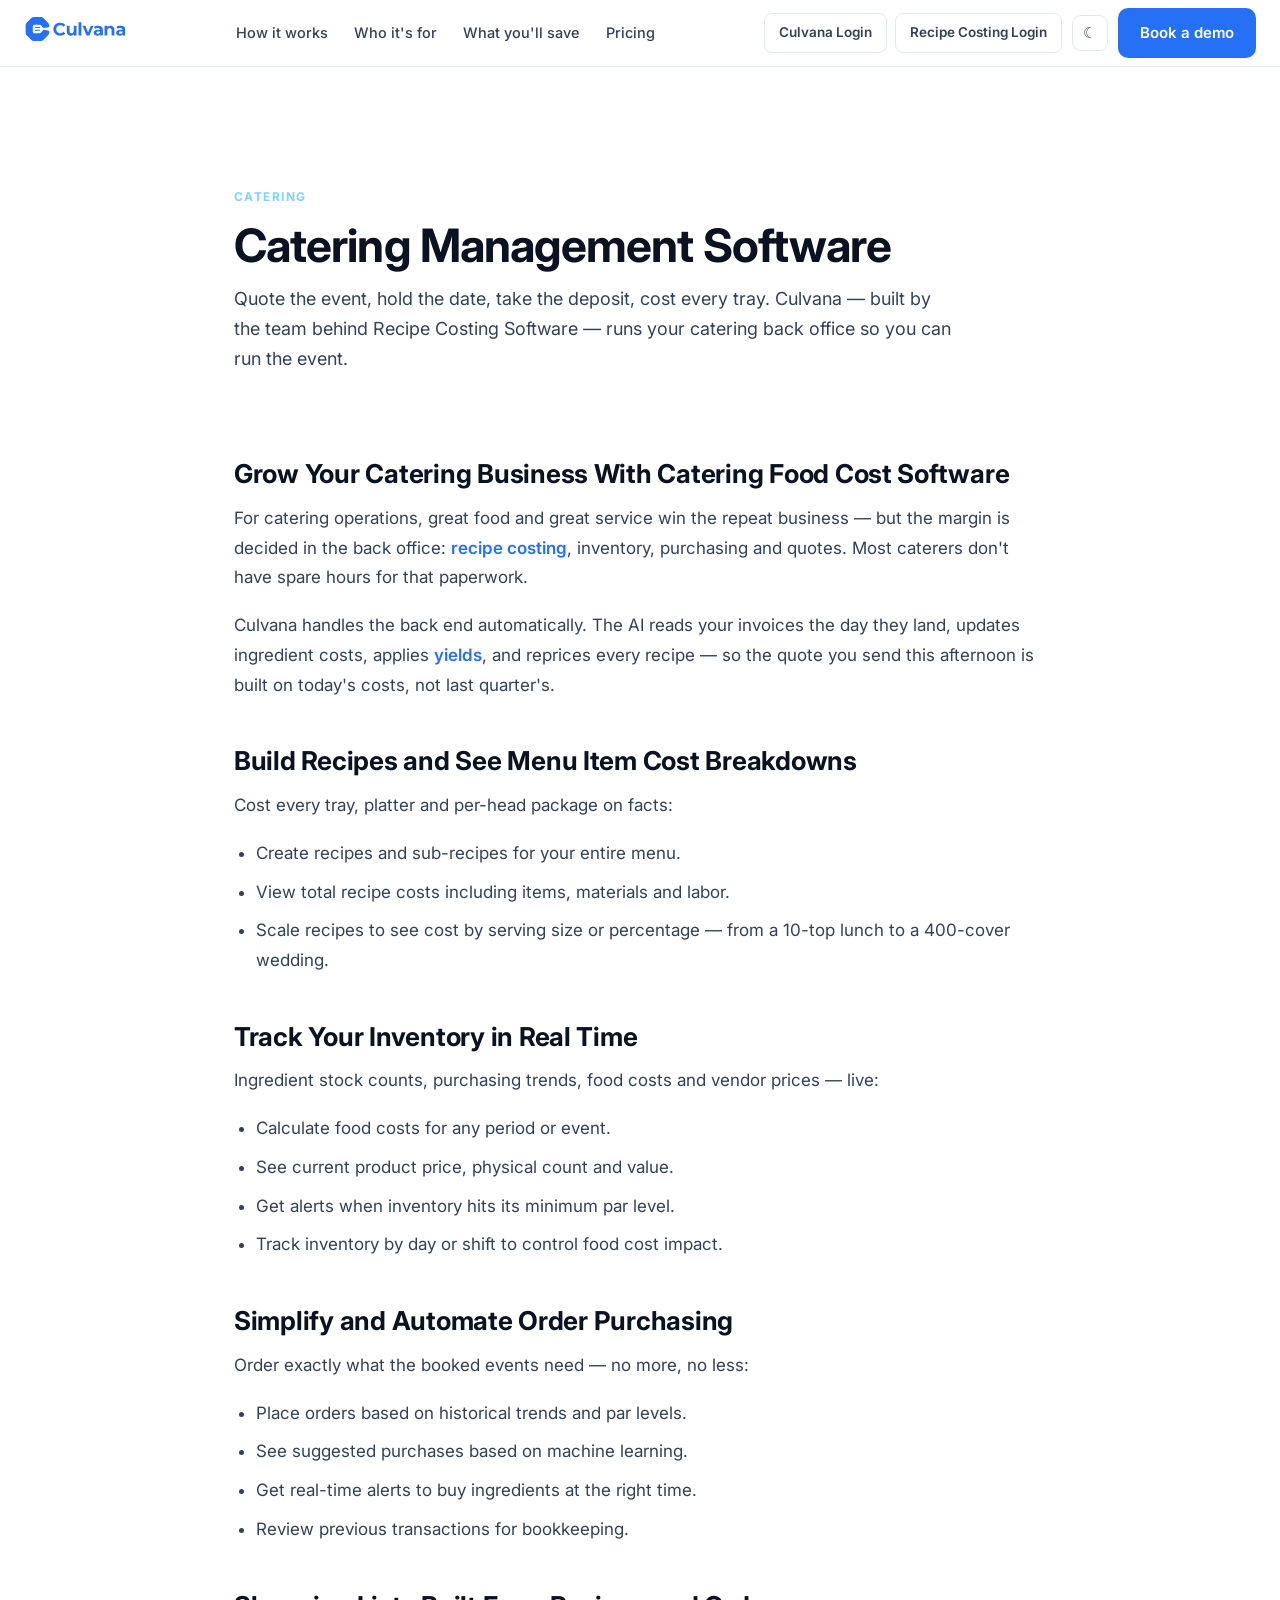
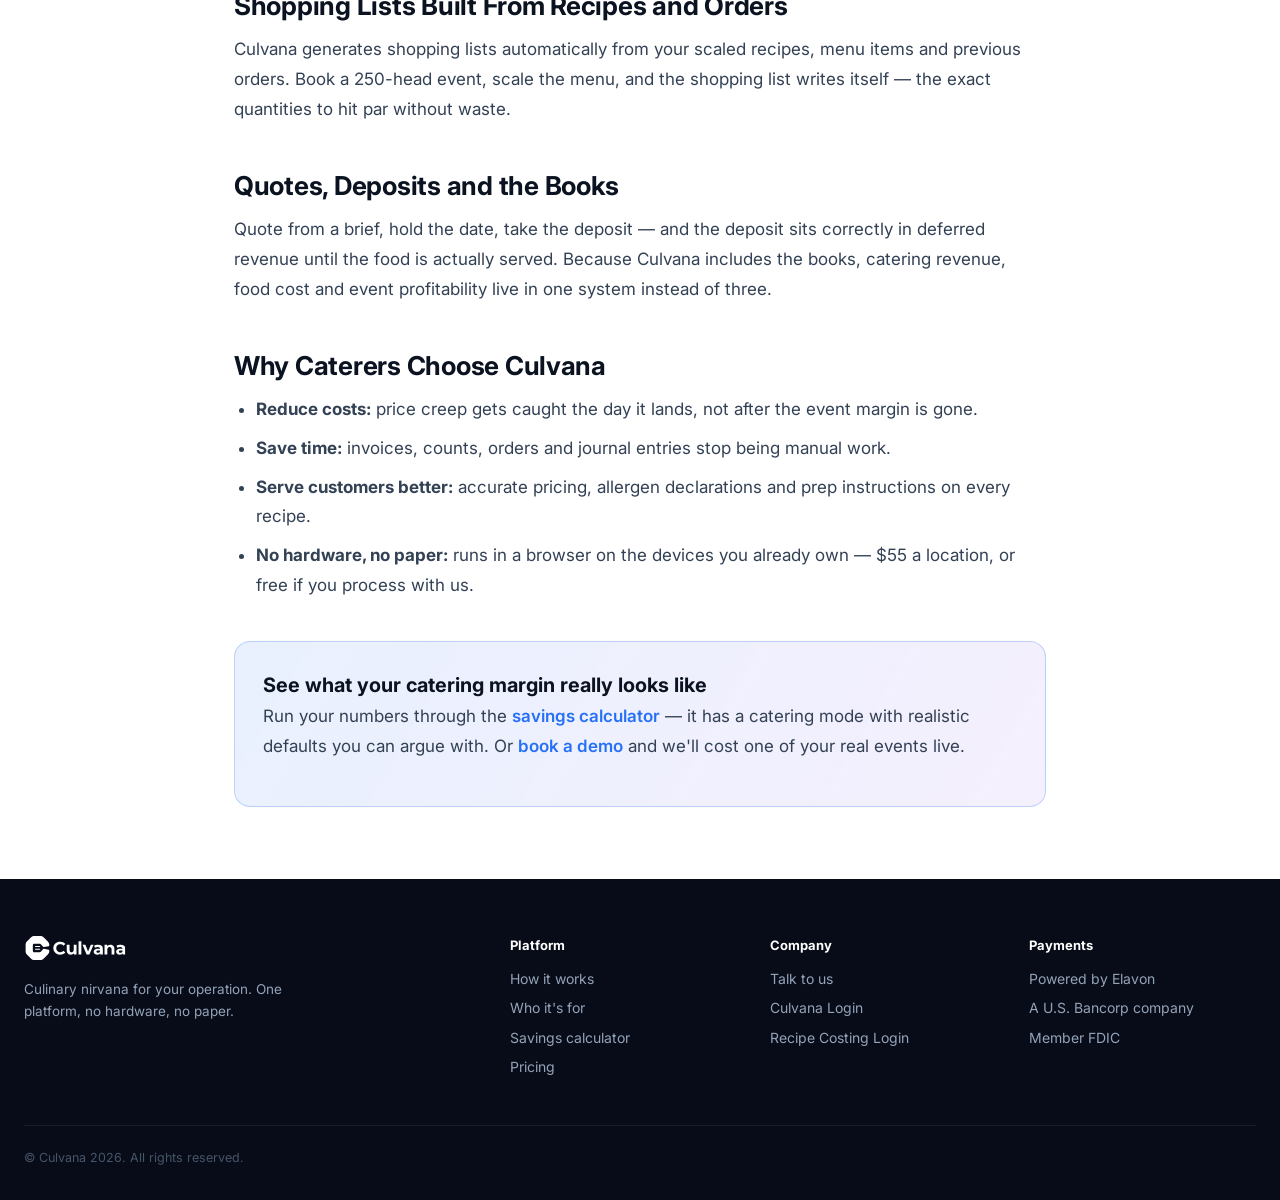
==== catering-management-software/index.html @ d6cd1585 "Add initial HTML structure for catering management software" ====
<!doctype html>
<html lang="en">
<head>
<meta charset="utf-8">
<meta name="viewport" content="width=device-width,initial-scale=1">
<title>Catering Management Software | Culvana</title>
<meta name="description" content="Grow your catering business with catering management software: recipe costing, real-time inventory, automated purchasing, shopping lists and quotes — one platform, no hardware.">
<link rel="icon" href="/culvana-mark.svg">
<link rel="stylesheet" href="https://fonts.googleapis.com/css2?family=Inter:wght@400;500;600;700&display=swap">
<meta property="og:type" content="website">
<meta property="og:site_name" content="Culvana">
<meta property="og:title" content="Catering Management Software">
<meta property="og:description" content="Recipe costing, real-time inventory, automated purchasing and quotes for catering businesses — one platform, no hardware.">
<meta property="og:url" content="https://culvana.ai/catering-management-software/">
<link rel="canonical" href="https://culvana.ai/catering-management-software/">
<meta name="theme-color" content="#2670F6" media="(prefers-color-scheme: light)">
<meta name="theme-color" content="#080D16" media="(prefers-color-scheme: dark)">
<script type="application/ld+json">
{
  "@context":"https://schema.org",
  "@type":"SoftwareApplication",
  "name":"Culvana for Catering",
  "applicationCategory":"BusinessApplication",
  "operatingSystem":"Web",
  "description":"Catering management software: recipe costing, inventory, purchasing, shopping lists, quotes and deposits for catering businesses.",
  "offers":{"@type":"Offer","price":"55","priceCurrency":"USD","description":"Per location per month. Waived above $20,000/mo in card volume."},
  "publisher":{"@type":"Organization","name":"Culvana","url":"https://culvana.ai"}
}
</script>
<link rel="stylesheet" href="/style.css">
<script>
(function(){
  var saved = null;
  try { saved = localStorage.getItem('cv-theme'); } catch(e){}
  var sysDark = window.matchMedia && window.matchMedia('(prefers-color-scheme: dark)').matches;
  document.documentElement.setAttribute('data-theme', saved || (sysDark ? 'dark' : 'light'));
})();
</script>
<style>
.article-wrap{max-width:860px;margin:0 auto;padding:0 24px}
.article-hero{padding:120px 0 24px}
.article-hero h1{font-size:clamp(30px,4.5vw,46px);line-height:1.13;letter-spacing:-.02em;margin:14px 0 12px}
.article-hero .lead2{font-size:18px;line-height:1.65;color:var(--ink-soft);max-width:720px}
.article-body{padding:16px 0 72px;font-size:17px;line-height:1.75;color:var(--ink-soft)}
.article-body h2{font-size:26px;letter-spacing:-.01em;margin:46px 0 14px;color:var(--ink)}
.article-body p{margin:0 0 18px}
.article-body ul{margin:0 0 18px;padding-left:22px}
.article-body li{margin-bottom:9px}
.article-body a{color:var(--brand);font-weight:600;text-decoration:none}
.article-body a:hover{text-decoration:underline}
.article-cta{background:linear-gradient(120deg,rgba(38,112,246,.10),rgba(124,58,237,.08));border:1px solid rgba(38,112,246,.25);border-radius:16px;padding:26px 28px;margin:40px 0 0}
.article-cta h3{margin-top:0;color:var(--ink)}
</style>
</head>
<body>
<a class="skip" href="#main">Skip to content</a>

<nav>
  <div class="wrap">
    <a href="/"><img src="/culvana-lockup.svg" alt="Culvana" height="26" class="logo-img"></a>
    <div class="links" id="navlinks">
      <a href="/#how">How it works</a>
      <a href="/#who">Who it's for</a>
      <a href="/savings.html">What you'll save</a>
      <a href="/#pricing">Pricing</a>
      <a href="https://app.culvana.ai" class="navlogin-mobile">Culvana Login</a>
      <a href="https://shared.recipe-costing.net/" class="navlogin-mobile">Recipe Costing Login</a>
    </div>
    <div style="display:flex;gap:10px;align-items:center">
      <div class="nav-logins">
        <a href="https://app.culvana.ai" class="nav-login">Culvana Login</a>
        <a href="https://shared.recipe-costing.net/" class="nav-login">Recipe Costing Login</a>
      </div>
      <button id="burger" class="burger" type="button" aria-label="Menu" aria-expanded="false" aria-controls="navlinks">☰</button>
      <button id="themeBtn" class="theme-btn" type="button"></button>
      <a class="btn btn-p" href="/#talk">Book a demo</a>
    </div>
  </div>
</nav>

<main id="main">
<header class="article-hero">
  <div class="article-wrap">
    <div class="eyebrow" style="color:#7DD3FC">Catering</div>
    <h1>Catering Management Software</h1>
    <p class="lead2">Quote the event, hold the date, take the deposit, cost every tray. Culvana — built by the team behind Recipe Costing Software — runs your catering back office so you can run the event.</p>
  </div>
</header>

<article class="article-body">
  <div class="article-wrap">
    <h2>Grow Your Catering Business With Catering Food Cost Software</h2>
    <p>For catering operations, great food and great service win the repeat business — but the margin is decided in the back office: <a href="/recipe-costing/">recipe costing</a>, inventory, purchasing and quotes. Most caterers don't have spare hours for that paperwork.</p>
    <p>Culvana handles the back end automatically. The AI reads your invoices the day they land, updates ingredient costs, applies <a href="/blog/what-is-yield-and-how-to-calculate-it/">yields</a>, and reprices every recipe — so the quote you send this afternoon is built on today's costs, not last quarter's.</p>

    <h2>Build Recipes and See Menu Item Cost Breakdowns</h2>
    <p>Cost every tray, platter and per-head package on facts:</p>
    <ul>
      <li>Create recipes and sub-recipes for your entire menu.</li>
      <li>View total recipe costs including items, materials and labor.</li>
      <li>Scale recipes to see cost by serving size or percentage — from a 10-top lunch to a 400-cover wedding.</li>
    </ul>

    <h2>Track Your Inventory in Real Time</h2>
    <p>Ingredient stock counts, purchasing trends, food costs and vendor prices — live:</p>
    <ul>
      <li>Calculate food costs for any period or event.</li>
      <li>See current product price, physical count and value.</li>
      <li>Get alerts when inventory hits its minimum par level.</li>
      <li>Track inventory by day or shift to control food cost impact.</li>
    </ul>

    <h2>Simplify and Automate Order Purchasing</h2>
    <p>Order exactly what the booked events need — no more, no less:</p>
    <ul>
      <li>Place orders based on historical trends and par levels.</li>
      <li>See suggested purchases based on machine learning.</li>
      <li>Get real-time alerts to buy ingredients at the right time.</li>
      <li>Review previous transactions for bookkeeping.</li>
    </ul>

    <h2>Shopping Lists Built From Recipes and Orders</h2>
    <p>Culvana generates shopping lists automatically from your scaled recipes, menu items and previous orders. Book a 250-head event, scale the menu, and the shopping list writes itself — the exact quantities to hit par without waste.</p>

    <h2>Quotes, Deposits and the Books</h2>
    <p>Quote from a brief, hold the date, take the deposit — and the deposit sits correctly in deferred revenue until the food is actually served. Because Culvana includes the books, catering revenue, food cost and event profitability live in one system instead of three.</p>

    <h2>Why Caterers Choose Culvana</h2>
    <ul>
      <li><strong>Reduce costs:</strong> price creep gets caught the day it lands, not after the event margin is gone.</li>
      <li><strong>Save time:</strong> invoices, counts, orders and journal entries stop being manual work.</li>
      <li><strong>Serve customers better:</strong> accurate pricing, allergen declarations and prep instructions on every recipe.</li>
      <li><strong>No hardware, no paper:</strong> runs in a browser on the devices you already own — $55 a location, or free if you process with us.</li>
    </ul>

    <div class="article-cta">
      <h3>See what your catering margin really looks like</h3>
      <p>Run your numbers through the <a href="/savings.html">savings calculator</a> — it has a catering mode with realistic defaults you can argue with. Or <a href="/#talk">book a demo</a> and we'll cost one of your real events live.</p>
    </div>
  </div>
</article>
</main>

<footer>
  <div class="wrap">
    <div class="cols">
      <div>
        <img src="/culvana-lockup.svg" alt="Culvana" height="26" style="filter:brightness(0) invert(1);margin-bottom:12px">
        <p style="font-size:13.5px;max-width:280px">Culinary nirvana for your operation. One platform, no hardware, no paper.</p>
      </div>
      <div><h4>Platform</h4><ul>
        <li><a href="/#how">How it works</a></li>
        <li><a href="/#who">Who it's for</a></li>
        <li><a href="/savings.html">Savings calculator</a></li>
        <li><a href="/#pricing">Pricing</a></li>
      </ul></div>
      <div><h4>Company</h4><ul>
        <li><a href="/#talk">Talk to us</a></li>
        <li><a href="https://app.culvana.ai">Culvana Login</a></li>
        <li><a href="https://shared.recipe-costing.net/">Recipe Costing Login</a></li>
      </ul></div>
      <div><h4>Payments</h4><ul>
        <li>Powered by Elavon</li>
        <li>A U.S. Bancorp company</li>
        <li>Member FDIC</li>
      </ul></div>
    </div>
    <div class="base">&copy; Culvana <span id="yr"></span>. All rights reserved.</div>
  </div>
</footer>

<script>
document.getElementById('yr').textContent = new Date().getFullYear();
(function(){
  var btn = document.getElementById('themeBtn');
  if (!btn) return;
  var paint = function(){
    var dark = document.documentElement.getAttribute('data-theme') === 'dark';
    btn.textContent = dark ? '☀' : '☾';
    btn.setAttribute('aria-label', dark ? 'Switch to light mode' : 'Switch to dark mode');
  };
  paint();
  btn.addEventListener('click', function(){
    var next = document.documentElement.getAttribute('data-theme') === 'dark' ? 'light' : 'dark';
    document.documentElement.setAttribute('data-theme', next);
    try { localStorage.setItem('cv-theme', next); } catch(e){}
    paint();
  });
})();
(function(){
  var b = document.getElementById('burger'), l = document.getElementById('navlinks');
  if (!b || !l) return;
  b.addEventListener('click', function(){
    var open = l.classList.toggle('open');
    b.setAttribute('aria-expanded', open ? 'true' : 'false');
    b.textContent = open ? '✕' : '☰';
  });
  l.querySelectorAll('a').forEach(function(a){
    a.addEventListener('click', function(){ l.classList.remove('open'); b.setAttribute('aria-expanded','false'); b.textContent='☰'; });
  });
})();
</script>
</body>
</html>
---- style.css ----
/* Culvana , the marketing site.
   No framework, no build step. It's a marketing site; it should load in under a second on a phone in a
   restaurant's back office with two bars of signal. Every dependency is a tax on that. */
/* LIGHT AND DARK.
   Every colour on this site is a variable, so the theme is one attribute on <html> rather than a second
   stylesheet that drifts out of sync with the first. The brand blue does not change: a logo that shifts hue
   between themes is a logo nobody trusts. */
:root{
  --brand:#2670F6; --brand-dark:#1D4ED8;
  --ink:#0B1220; --ink-soft:#334155; --mute:#64748B;
  --line:#E2E8F0; --bg:#fff; --bg-soft:#F6F8FC; --card:#fff;
  --navy:#070C18; --navy-ink:#fff; --navy-mute:#94A3B8;
  --sage:#059669; --amber:#B45309; --danger:#B91C1C;
  --nav-bg:rgba(255,255,255,.92);
  --logo-filter:none;
  --r:14px;
}
html[data-theme="dark"]{
  --ink:#E8EDF5; --ink-soft:#B4C0D4; --mute:#7C8BA1;
  --line:#1E2A3D; --bg:#080D16; --bg-soft:#0D1420; --card:#0F1725;
  /* In dark mode the "navy" panels have to be DIFFERENT from the page, or the hero and the footer dissolve
     into the background and the page loses all structure. Lift them, do not darken them. */
  --navy:#111B2D; --navy-ink:#F1F5F9; --navy-mute:#94A3B8;
  --sage:#34D399; --amber:#FBBF24; --danger:#F87171;
  --nav-bg:rgba(8,13,22,.88);
  /* The lockup is a dark-ink wordmark. On a dark page it must be inverted or it disappears. */
  --logo-filter:brightness(0) invert(1);
}
*{box-sizing:border-box;margin:0;padding:0}
body{font-family:Inter,-apple-system,system-ui,sans-serif;color:var(--ink);background:var(--bg);line-height:1.6;-webkit-font-smoothing:antialiased}
a{color:inherit;text-decoration:none}
.wrap{max-width:1430px;margin:0 auto;padding:0 24px}
.btn{display:inline-block;padding:13px 22px;border-radius:10px;font-weight:600;font-size:15px;border:none;cursor:pointer;transition:.15s}
.btn-p{background:var(--brand);color:#fff}
.btn-p:hover{background:var(--brand-dark)}
.btn-g{background:rgba(255,255,255,.08);color:#fff;border:1px solid rgba(255,255,255,.22)}
.btn-o{background:var(--card);color:var(--ink);border:1px solid var(--line)}
.eyebrow{font-size:12px;font-weight:700;letter-spacing:.12em;text-transform:uppercase;color:var(--brand)}

nav{position:sticky;top:0;z-index:50;background:var(--nav-bg);backdrop-filter:blur(10px);border-bottom:1px solid var(--line)}
nav .wrap{display:flex;align-items:center;justify-content:space-between;height:66px}
nav .links{display:flex;gap:26px;font-size:14.5px;font-weight:500;color:var(--ink-soft)}
nav .links a:hover{color:var(--brand)}

.hero{background:var(--navy);color:var(--navy-ink);padding:88px 0 96px;position:relative;overflow:hidden}
.hero:after{content:'';position:absolute;top:-30%;right:-10%;width:600px;height:600px;border-radius:50%;
  background:radial-gradient(circle,rgba(38,112,246,.28),transparent 65%)}
.hero .wrap{position:relative;z-index:1}
.hero h1{font-size:56px;line-height:1.08;letter-spacing:-.03em;font-weight:700;max-width:760px;margin:16px 0 20px}
.hero p.lead{font-size:19px;color:#94A3B8;max-width:620px;margin-bottom:32px;line-height:1.65}
.hero .cta{display:flex;gap:12px;flex-wrap:wrap}

.strip{background:var(--bg-soft);color:var(--mute);border-bottom:1px solid var(--line);padding:18px 0;font-size:13.5px;border-top:1px solid rgba(255,255,255,.06)}
.strip .wrap{display:flex;gap:32px;flex-wrap:wrap;justify-content:center}
.strip b{color:var(--ink)}

section{padding:88px 0}
section.soft{background:var(--bg-soft)}
h2{font-size:38px;line-height:1.18;letter-spacing:-.02em;font-weight:700;margin-bottom:14px}
.sub{font-size:17px;color:var(--mute);max-width:640px;line-height:1.65;margin-bottom:44px}

.grid{display:grid;gap:18px}
.g2{grid-template-columns:repeat(2,1fr)} .g3{grid-template-columns:repeat(3,1fr)} .g4{grid-template-columns:repeat(4,1fr)}
.card{background:var(--card);border:1px solid var(--line);border-radius:var(--r);padding:26px}
.card h3{font-size:18px;font-weight:700;margin-bottom:7px}
.card p{font-size:14.5px;color:var(--ink-soft);line-height:1.65}
.card .ico{width:40px;height:40px;border-radius:10px;background:rgba(38,112,246,.10);color:var(--brand);
  display:grid;place-items:center;font-size:19px;margin-bottom:14px}

table{width:100%;border-collapse:collapse;font-size:14.5px}
th,td{padding:13px 14px;text-align:left;border-bottom:1px solid var(--line)}
th{font-size:11.5px;text-transform:uppercase;letter-spacing:.06em;color:var(--mute);font-weight:700}
td.num{text-align:right;font-variant-numeric:tabular-nums}
.old{color:#B91C1C} .new{color:var(--sage);font-weight:600}

footer{background:var(--navy);color:var(--navy-mute);padding:56px 0 32px;font-size:14px}
footer a:hover{color:var(--navy-ink)}
footer .cols{display:grid;grid-template-columns:2fr 1fr 1fr 1fr;gap:32px;margin-bottom:40px}
footer h4{color:var(--navy-ink);font-size:13px;margin-bottom:12px;font-weight:700}
footer li{list-style:none;margin-bottom:7px}
footer .base{border-top:1px solid rgba(255,255,255,.08);padding-top:22px;font-size:12.5px;color:#475569}

@media(max-width:860px){
  .hero h1{font-size:36px}
  .g2,.g3,.g4{grid-template-columns:1fr}
  footer .cols{grid-template-columns:1fr 1fr}
  nav .links{display:none}
  h2{font-size:28px}
}


/* NAV LOGINS. Two different products, two different accounts. One "Sign in" text link next to a
   second unrelated link read as a mistake, not a choice. Two small, clearly separate buttons read
   as "pick the one that's yours" instead. Desktop shows them as a pair of outline buttons; below
   860px they move into the burger menu with the rest of the nav so the header doesn't crowd. */
.nav-logins{display:flex;gap:8px;align-items:center}
.nav-login{display:inline-flex;align-items:center;padding:8px 14px;border-radius:8px;border:1px solid var(--line);
  background:var(--card);color:var(--ink-soft);font-size:13.5px;font-weight:600;white-space:nowrap;transition:.15s}
.nav-login:hover{border-color:var(--brand);color:var(--brand)}
.navlogin-mobile{display:none}
@media(max-width:860px){
  .nav-logins{display:none}
  .navlogin-mobile{display:block}
}

/* The toggle. A button, not a switch: two states, one word of meaning, no ambiguity about which way is on. */
.theme-btn{background:none;border:1px solid var(--line);border-radius:9px;width:36px;height:36px;
  cursor:pointer;color:var(--ink-soft);font-size:15px;display:grid;place-items:center;transition:.15s}
.theme-btn:hover{border-color:var(--brand);color:var(--brand)}
.logo-img{filter:var(--logo-filter)}

/* The booking widget */
.book{border:1px solid var(--line);border-radius:var(--r);overflow:hidden;background:var(--card);min-height:680px}
.book iframe{width:100%;height:680px;border:none;display:block}
.tabs{display:flex;gap:6px;margin-bottom:20px}
.tab{padding:9px 16px;border-radius:999px;border:1px solid var(--line);background:var(--card);color:var(--ink-soft);
  font-size:14px;font-weight:600;cursor:pointer}
.tab.on{background:var(--brand);border-color:var(--brand);color:#fff}


/* The featured pricing card.
   It was an inline 3% blue tint, which is invisible in light mode and actively wrong in dark. A "highlighted"
   card has to be legible FIRST and highlighted second. So: a real tinted panel, a real border, and text colours
   that are declared rather than inherited from whatever happens to be behind them. */
.featured{
  border:2px solid var(--brand);
  background:var(--featured-bg);
}
.featured h3{color:var(--brand)}
.featured p{color:var(--ink-soft)}
:root{ --featured-bg:#F2F6FF; }
html[data-theme="dark"]{ --featured-bg:#101C33; }

/* ============================================================================================
   MAKE IT MOVE.
   A restaurant owner scrolling on their phone at 11pm decides in about four seconds. Static
   boxes of text lose that fight. Everything below is CSS and one small script: no library, no
   3MB of animation runtime, because a marketing site that takes six seconds to load on a
   back-office wifi is a marketing site nobody reads.
   ============================================================================================ */

/* Animated mesh behind the hero. Cheap: two blurred radial blobs on a slow loop. */
.hero{position:relative;isolation:isolate}
.hero .mesh{position:absolute;inset:0;z-index:-1;overflow:hidden}
.hero .blob{position:absolute;border-radius:50%;filter:blur(90px);opacity:.55;animation:drift 22s ease-in-out infinite}
.hero .b1{width:620px;height:620px;background:#2670F6;top:-220px;right:-120px}
.hero .b2{width:520px;height:520px;background:#0891B2;bottom:-240px;left:-100px;animation-delay:-8s}
.hero .b3{width:400px;height:400px;background:#7C3AED;top:30%;left:35%;opacity:.28;animation-delay:-15s}
@keyframes drift{
  0%,100%{transform:translate(0,0) scale(1)}
  33%{transform:translate(60px,-40px) scale(1.12)}
  66%{transform:translate(-40px,50px) scale(.94)}
}

/* Scroll reveal. Nothing exotic: fade and lift as it enters the viewport. */
.rv{opacity:0;transform:translateY(26px);transition:opacity .7s cubic-bezier(.16,1,.3,1),transform .7s cubic-bezier(.16,1,.3,1)}
.rv.in{opacity:1;transform:none}
.rv-1{transition-delay:.08s}.rv-2{transition-delay:.16s}.rv-3{transition-delay:.24s}.rv-4{transition-delay:.32s}

/* Cards that respond to a cursor. */
.card{transition:transform .25s cubic-bezier(.16,1,.3,1),box-shadow .25s,border-color .25s}
.card.lift:hover{transform:translateY(-5px);border-color:var(--brand);
  box-shadow:0 18px 40px -18px rgba(38,112,246,.35)}

/* Big numbers that count up. */
.stat{font-size:44px;font-weight:800;letter-spacing:-.03em;line-height:1;
  background:linear-gradient(135deg,var(--brand),#22D3EE);-webkit-background-clip:text;background-clip:text;color:transparent}

/* THE COST OF WAITING. Sticky, always visible, always their own number. */
.waiting{position:fixed;bottom:0;left:0;right:0;z-index:60;background:var(--navy);color:#fff;
  padding:12px 24px;display:flex;align-items:center;justify-content:center;gap:18px;flex-wrap:wrap;
  border-top:2px solid var(--brand);transform:translateY(110%);transition:transform .5s cubic-bezier(.16,1,.3,1);
  font-size:14.5px}
.waiting.up{transform:none}
.waiting b{color:#FBBF24;font-size:17px}
.waiting .x{background:none;border:none;color:#64748B;cursor:pointer;font-size:18px;padding:0 4px}

/* The invoice demo. Watch a photo become data. */
.demo{display:grid;grid-template-columns:1fr 1fr;gap:20px;align-items:stretch}
.paper{background:#fff;border-radius:12px;padding:22px;font-family:ui-monospace,monospace;font-size:11.5px;
  color:#1E293B;box-shadow:0 24px 60px -24px rgba(0,0,0,.45);transform:rotate(-1.2deg);position:relative;overflow:hidden}
.paper .scan{position:absolute;left:0;right:0;height:70px;
  background:linear-gradient(180deg,transparent,rgba(38,112,246,.28),transparent);animation:scan 3.4s ease-in-out infinite}
@keyframes scan{0%{top:-70px}100%{top:100%}}
.paper .ln{display:flex;justify-content:space-between;padding:3px 0;border-bottom:1px dashed #E2E8F0}
.out{background:var(--card);border:1px solid var(--line);border-radius:12px;padding:20px}
.out .row{display:flex;justify-content:space-between;align-items:center;padding:9px 0;border-bottom:1px solid var(--line);
  opacity:0;transform:translateX(-10px);animation:pop .5s forwards}
.out .row:nth-child(2){animation-delay:.5s}.out .row:nth-child(3){animation-delay:.9s}
.out .row:nth-child(4){animation-delay:1.3s}.out .row:nth-child(5){animation-delay:1.7s}
.out .row:nth-child(6){animation-delay:2.1s}
@keyframes pop{to{opacity:1;transform:none}}
.pill{font-size:10.5px;font-weight:700;padding:2px 8px;border-radius:999px}
.pill.up{background:rgba(220,38,38,.12);color:var(--danger)}
.pill.ok{background:rgba(5,150,105,.12);color:var(--sage)}

/* Segment cards with a gradient wash. */
.seg{position:relative;overflow:hidden}
.seg:before{content:'';position:absolute;inset:0;opacity:.07;background:var(--g);transition:opacity .25s}
.seg:hover:before{opacity:.14}
.seg > *{position:relative}
.seg .tag{font-size:26px;margin-bottom:10px;display:block}

/* Headline with a gradient word. */
.grad{background:linear-gradient(120deg,#60A5FA,#22D3EE 55%,#A78BFA);-webkit-background-clip:text;background-clip:text;color:transparent}

@media(max-width:860px){ .demo{grid-template-columns:1fr} .stat{font-size:34px} }
@media(prefers-reduced-motion:reduce){
  /* Somebody who asked their OS to stop animations meant it. */
  .blob,.paper .scan,.out .row{animation:none}
  .rv{opacity:1;transform:none;transition:none}
  .out .row{opacity:1;transform:none}
}

/* ============================================================================================
   ACCESSIBILITY AND MOBILE. The unglamorous half of "best practice", and the half that decides
   whether half your visitors can use the site at all.
   ============================================================================================ */

/* Skip link. Hidden until focused, then unmissable. Somebody on a keyboard should not have to
   tab through nine nav items to reach the page. */
.skip{position:absolute;left:-9999px;top:0;z-index:100;background:var(--brand);color:#fff;
  padding:12px 18px;border-radius:0 0 8px 0;font-weight:600}
.skip:focus{left:0}

/* VISIBLE FOCUS. Browsers give you this for free and designers keep removing it. A keyboard user
   with no focus ring is a person clicking blindfolded. */
a:focus-visible,button:focus-visible,input:focus-visible,select:focus-visible,textarea:focus-visible{
  outline:3px solid var(--brand);outline-offset:2px;border-radius:6px}

/* THE MOBILE NAV. This was a real bug: the links were display:none below 860px with nothing to
   replace them. On a phone the site had no navigation at all, and most restaurant owners will open
   this on a phone. */
.burger{display:none;background:none;border:1px solid var(--line);border-radius:9px;width:38px;height:38px;
  cursor:pointer;color:var(--ink);font-size:17px;align-items:center;justify-content:center}
@media(max-width:860px){
  .burger{display:flex}
  nav .links{display:none;position:absolute;top:66px;left:0;right:0;background:var(--bg);
    border-bottom:1px solid var(--line);flex-direction:column;gap:0;padding:8px 0}
  nav .links.open{display:flex}
  nav .links a{padding:13px 24px;font-size:16px;border-bottom:1px solid var(--line)}
  nav .links a:last-child{border:none}
  /* The sticky "cost of waiting" bar plus a fixed nav on a small phone leaves almost no page.
     Give it room. */
  .waiting{font-size:13px;padding:10px 14px;gap:10px}
  body{padding-bottom:0}
}

/* Reduced motion is already respected above. Reduced transparency matters too: the blurred blobs
   behind the hero are decoration, and decoration should never be the reason someone cannot read a
   headline. */
@media(prefers-reduced-transparency:reduce){ .hero .blob{display:none} }

/* The segment cards declare their own text colours rather than inheriting.
   One of them was rendering its body copy in blue and the cause was not obvious from the markup, which is
   exactly the situation where you stop investigating and start being explicit. A card whose legibility depends
   on what happens to be above it in the cascade is a card that will break again. */
.seg h3{color:var(--ink)}
.seg p{color:var(--ink-soft)}
.seg .tag{filter:none}


/* ============================================================================================
   THE CALCULATOR PANEL. NOTHING IN IT WRAPS.

   At 50,000 locations the totals column carries "-$55,673,810" and the label column was breaking
   "Processing rate" across two lines. On a page whose entire job is to be believed about money, a
   number that looks broken is a number that is not trusted, and a table that cannot hold its own
   output at the top of its own input range is a table that was never tested at the top of its own
   input range.

   So: more room, and every cell explicitly refuses to break. The one thing allowed to wrap is the
   small grey sub-line under a label, which is where the wrapping belongs.
   ============================================================================================ */
.calc{ grid-template-columns:1fr 1.4fr; gap:34px; }
.result{ padding:30px 32px; }
.result table{ font-size:14px; table-layout:auto; }
.result th, .result td{ padding:12px 0; white-space:nowrap; }
.result td.num, .result th.num{ padding-left:22px; }
.result .big{ font-size:56px; }

/* Only the small explanatory sub-line under a row label may wrap. */
.result td div{ white-space:normal; }

/* Very large numbers get a slightly tighter face rather than a smaller one, so the columns stay
   readable at 50,000 sites without shrinking the type for the 1-site operator who is the real buyer. */
.result td.num, .result th.num, .result .big{ font-variant-numeric:tabular-nums; letter-spacing:-.01em; }

@media(max-width:1180px){
  .calc{ grid-template-columns:1fr; }
  .result{ position:static; padding:24px; }
  .result .big{ font-size:44px; }
  .result table{ font-size:13px; }
  .result td.num, .result th.num{ padding-left:12px; }
}
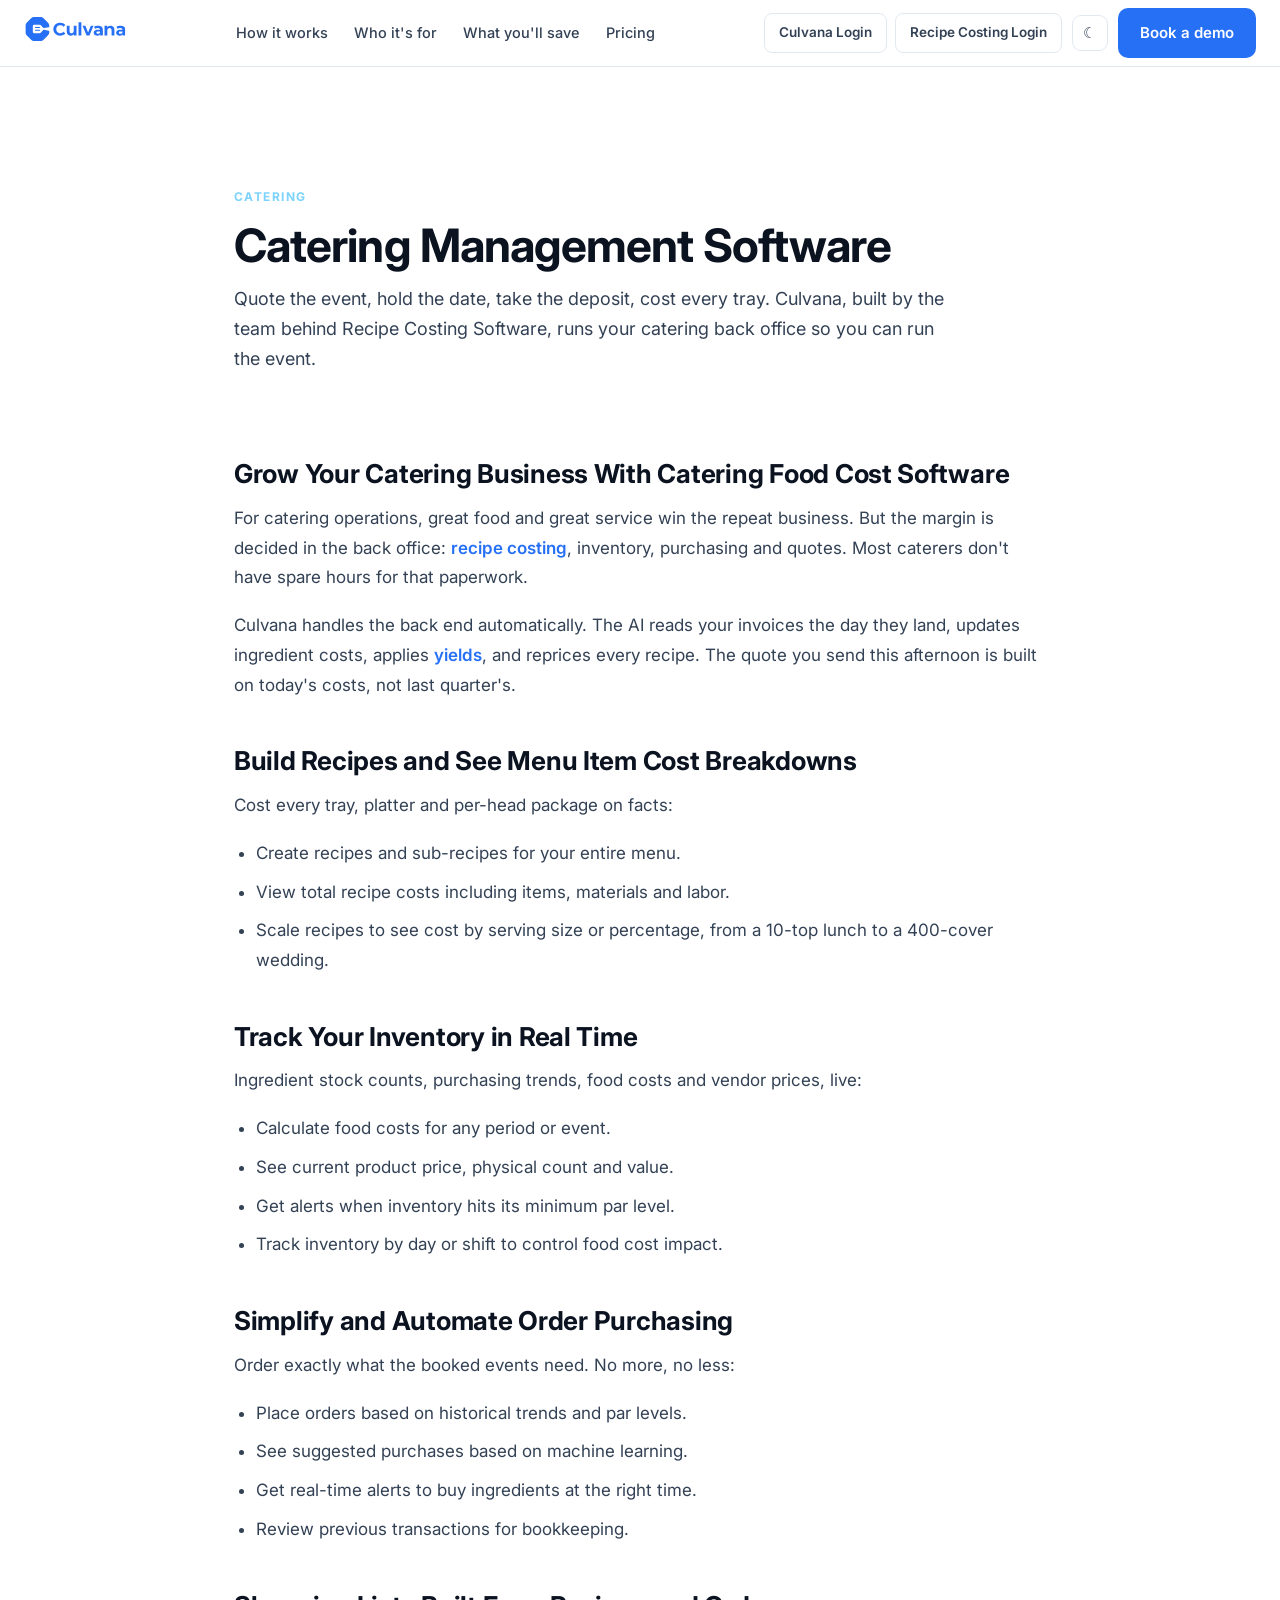
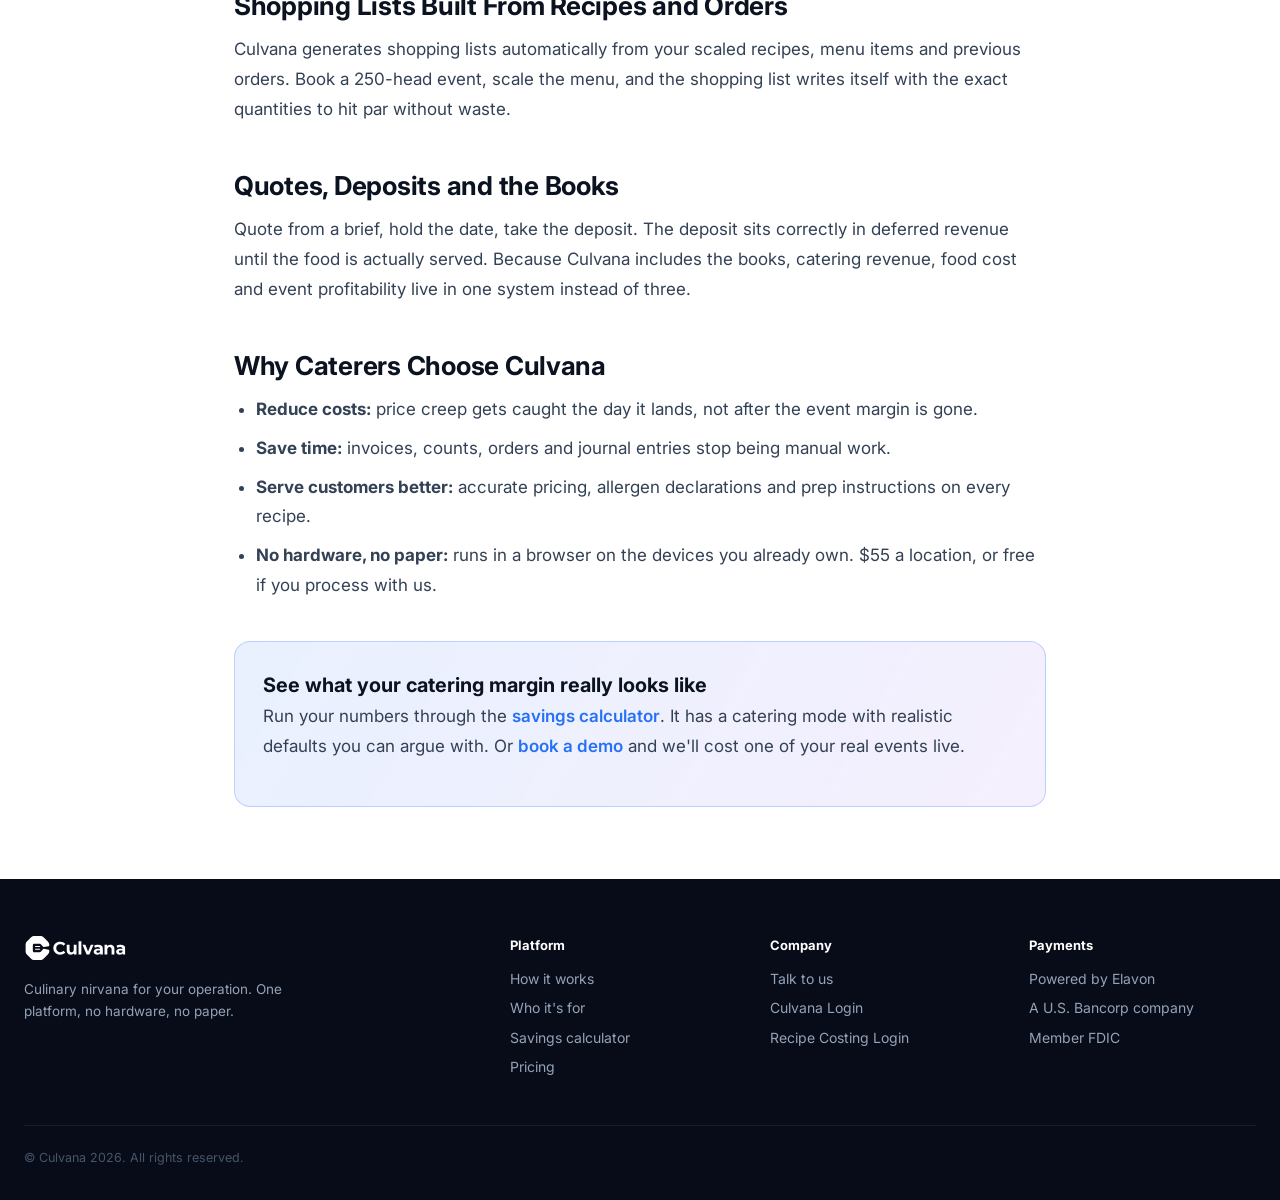
==== commit 02df363e: "Add files via upload" ====
--- a/catering-management-software/index.html
+++ b/catering-management-software/index.html
@@ -4,13 +4,13 @@
 <meta charset="utf-8">
 <meta name="viewport" content="width=device-width,initial-scale=1">
 <title>Catering Management Software | Culvana</title>
-<meta name="description" content="Grow your catering business with catering management software: recipe costing, real-time inventory, automated purchasing, shopping lists and quotes — one platform, no hardware.">
+<meta name="description" content="Grow your catering business with catering management software: recipe costing, real-time inventory, automated purchasing, shopping lists and quotes. One platform, no hardware.">
 <link rel="icon" href="/culvana-mark.svg">
 <link rel="stylesheet" href="https://fonts.googleapis.com/css2?family=Inter:wght@400;500;600;700&display=swap">
 <meta property="og:type" content="website">
 <meta property="og:site_name" content="Culvana">
 <meta property="og:title" content="Catering Management Software">
-<meta property="og:description" content="Recipe costing, real-time inventory, automated purchasing and quotes for catering businesses — one platform, no hardware.">
+<meta property="og:description" content="Recipe costing, real-time inventory, automated purchasing and quotes for catering businesses. One platform, no hardware.">
 <meta property="og:url" content="https://culvana.ai/catering-management-software/">
 <link rel="canonical" href="https://culvana.ai/catering-management-software/">
 <meta name="theme-color" content="#2670F6" media="(prefers-color-scheme: light)">
@@ -63,12 +63,12 @@
       <a href="/#who">Who it's for</a>
       <a href="/savings.html">What you'll save</a>
       <a href="/#pricing">Pricing</a>
-      <a href="https://app.culvana.ai" class="navlogin-mobile">Culvana Login</a>
+      <a href="/launch.html" class="navlogin-mobile">Culvana Login</a>
       <a href="https://shared.recipe-costing.net/" class="navlogin-mobile">Recipe Costing Login</a>
     </div>
     <div style="display:flex;gap:10px;align-items:center">
       <div class="nav-logins">
-        <a href="https://app.culvana.ai" class="nav-login">Culvana Login</a>
+        <a href="/launch.html" class="nav-login">Culvana Login</a>
         <a href="https://shared.recipe-costing.net/" class="nav-login">Recipe Costing Login</a>
       </div>
       <button id="burger" class="burger" type="button" aria-label="Menu" aria-expanded="false" aria-controls="navlinks">☰</button>
@@ -83,26 +83,26 @@
   <div class="article-wrap">
     <div class="eyebrow" style="color:#7DD3FC">Catering</div>
     <h1>Catering Management Software</h1>
-    <p class="lead2">Quote the event, hold the date, take the deposit, cost every tray. Culvana — built by the team behind Recipe Costing Software — runs your catering back office so you can run the event.</p>
+    <p class="lead2">Quote the event, hold the date, take the deposit, cost every tray. Culvana, built by the team behind Recipe Costing Software, runs your catering back office so you can run the event.</p>
   </div>
 </header>
 
 <article class="article-body">
   <div class="article-wrap">
     <h2>Grow Your Catering Business With Catering Food Cost Software</h2>
-    <p>For catering operations, great food and great service win the repeat business — but the margin is decided in the back office: <a href="/recipe-costing/">recipe costing</a>, inventory, purchasing and quotes. Most caterers don't have spare hours for that paperwork.</p>
-    <p>Culvana handles the back end automatically. The AI reads your invoices the day they land, updates ingredient costs, applies <a href="/blog/what-is-yield-and-how-to-calculate-it/">yields</a>, and reprices every recipe — so the quote you send this afternoon is built on today's costs, not last quarter's.</p>
+    <p>For catering operations, great food and great service win the repeat business. But the margin is decided in the back office: <a href="/recipe-costing/">recipe costing</a>, inventory, purchasing and quotes. Most caterers don't have spare hours for that paperwork.</p>
+    <p>Culvana handles the back end automatically. The AI reads your invoices the day they land, updates ingredient costs, applies <a href="/blog/what-is-yield-and-how-to-calculate-it/">yields</a>, and reprices every recipe. The quote you send this afternoon is built on today's costs, not last quarter's.</p>
 
     <h2>Build Recipes and See Menu Item Cost Breakdowns</h2>
     <p>Cost every tray, platter and per-head package on facts:</p>
     <ul>
       <li>Create recipes and sub-recipes for your entire menu.</li>
       <li>View total recipe costs including items, materials and labor.</li>
-      <li>Scale recipes to see cost by serving size or percentage — from a 10-top lunch to a 400-cover wedding.</li>
+      <li>Scale recipes to see cost by serving size or percentage, from a 10-top lunch to a 400-cover wedding.</li>
     </ul>
 
     <h2>Track Your Inventory in Real Time</h2>
-    <p>Ingredient stock counts, purchasing trends, food costs and vendor prices — live:</p>
+    <p>Ingredient stock counts, purchasing trends, food costs and vendor prices, live:</p>
     <ul>
       <li>Calculate food costs for any period or event.</li>
       <li>See current product price, physical count and value.</li>
@@ -111,7 +111,7 @@
     </ul>
 
     <h2>Simplify and Automate Order Purchasing</h2>
-    <p>Order exactly what the booked events need — no more, no less:</p>
+    <p>Order exactly what the booked events need. No more, no less:</p>
     <ul>
       <li>Place orders based on historical trends and par levels.</li>
       <li>See suggested purchases based on machine learning.</li>
@@ -120,22 +120,22 @@
     </ul>
 
     <h2>Shopping Lists Built From Recipes and Orders</h2>
-    <p>Culvana generates shopping lists automatically from your scaled recipes, menu items and previous orders. Book a 250-head event, scale the menu, and the shopping list writes itself — the exact quantities to hit par without waste.</p>
+    <p>Culvana generates shopping lists automatically from your scaled recipes, menu items and previous orders. Book a 250-head event, scale the menu, and the shopping list writes itself with the exact quantities to hit par without waste.</p>
 
     <h2>Quotes, Deposits and the Books</h2>
-    <p>Quote from a brief, hold the date, take the deposit — and the deposit sits correctly in deferred revenue until the food is actually served. Because Culvana includes the books, catering revenue, food cost and event profitability live in one system instead of three.</p>
+    <p>Quote from a brief, hold the date, take the deposit. The deposit sits correctly in deferred revenue until the food is actually served. Because Culvana includes the books, catering revenue, food cost and event profitability live in one system instead of three.</p>
 
     <h2>Why Caterers Choose Culvana</h2>
     <ul>
       <li><strong>Reduce costs:</strong> price creep gets caught the day it lands, not after the event margin is gone.</li>
       <li><strong>Save time:</strong> invoices, counts, orders and journal entries stop being manual work.</li>
       <li><strong>Serve customers better:</strong> accurate pricing, allergen declarations and prep instructions on every recipe.</li>
-      <li><strong>No hardware, no paper:</strong> runs in a browser on the devices you already own — $55 a location, or free if you process with us.</li>
+      <li><strong>No hardware, no paper:</strong> runs in a browser on the devices you already own. $55 a location, or free if you process with us.</li>
     </ul>
 
     <div class="article-cta">
       <h3>See what your catering margin really looks like</h3>
-      <p>Run your numbers through the <a href="/savings.html">savings calculator</a> — it has a catering mode with realistic defaults you can argue with. Or <a href="/#talk">book a demo</a> and we'll cost one of your real events live.</p>
+      <p>Run your numbers through the <a href="/savings.html">savings calculator</a>. It has a catering mode with realistic defaults you can argue with. Or <a href="/#talk">book a demo</a> and we'll cost one of your real events live.</p>
     </div>
   </div>
 </article>
@@ -156,7 +156,7 @@
       </ul></div>
       <div><h4>Company</h4><ul>
         <li><a href="/#talk">Talk to us</a></li>
-        <li><a href="https://app.culvana.ai">Culvana Login</a></li>
+        <li><a href="/launch.html">Culvana Login</a></li>
         <li><a href="https://shared.recipe-costing.net/">Recipe Costing Login</a></li>
       </ul></div>
       <div><h4>Payments</h4><ul>
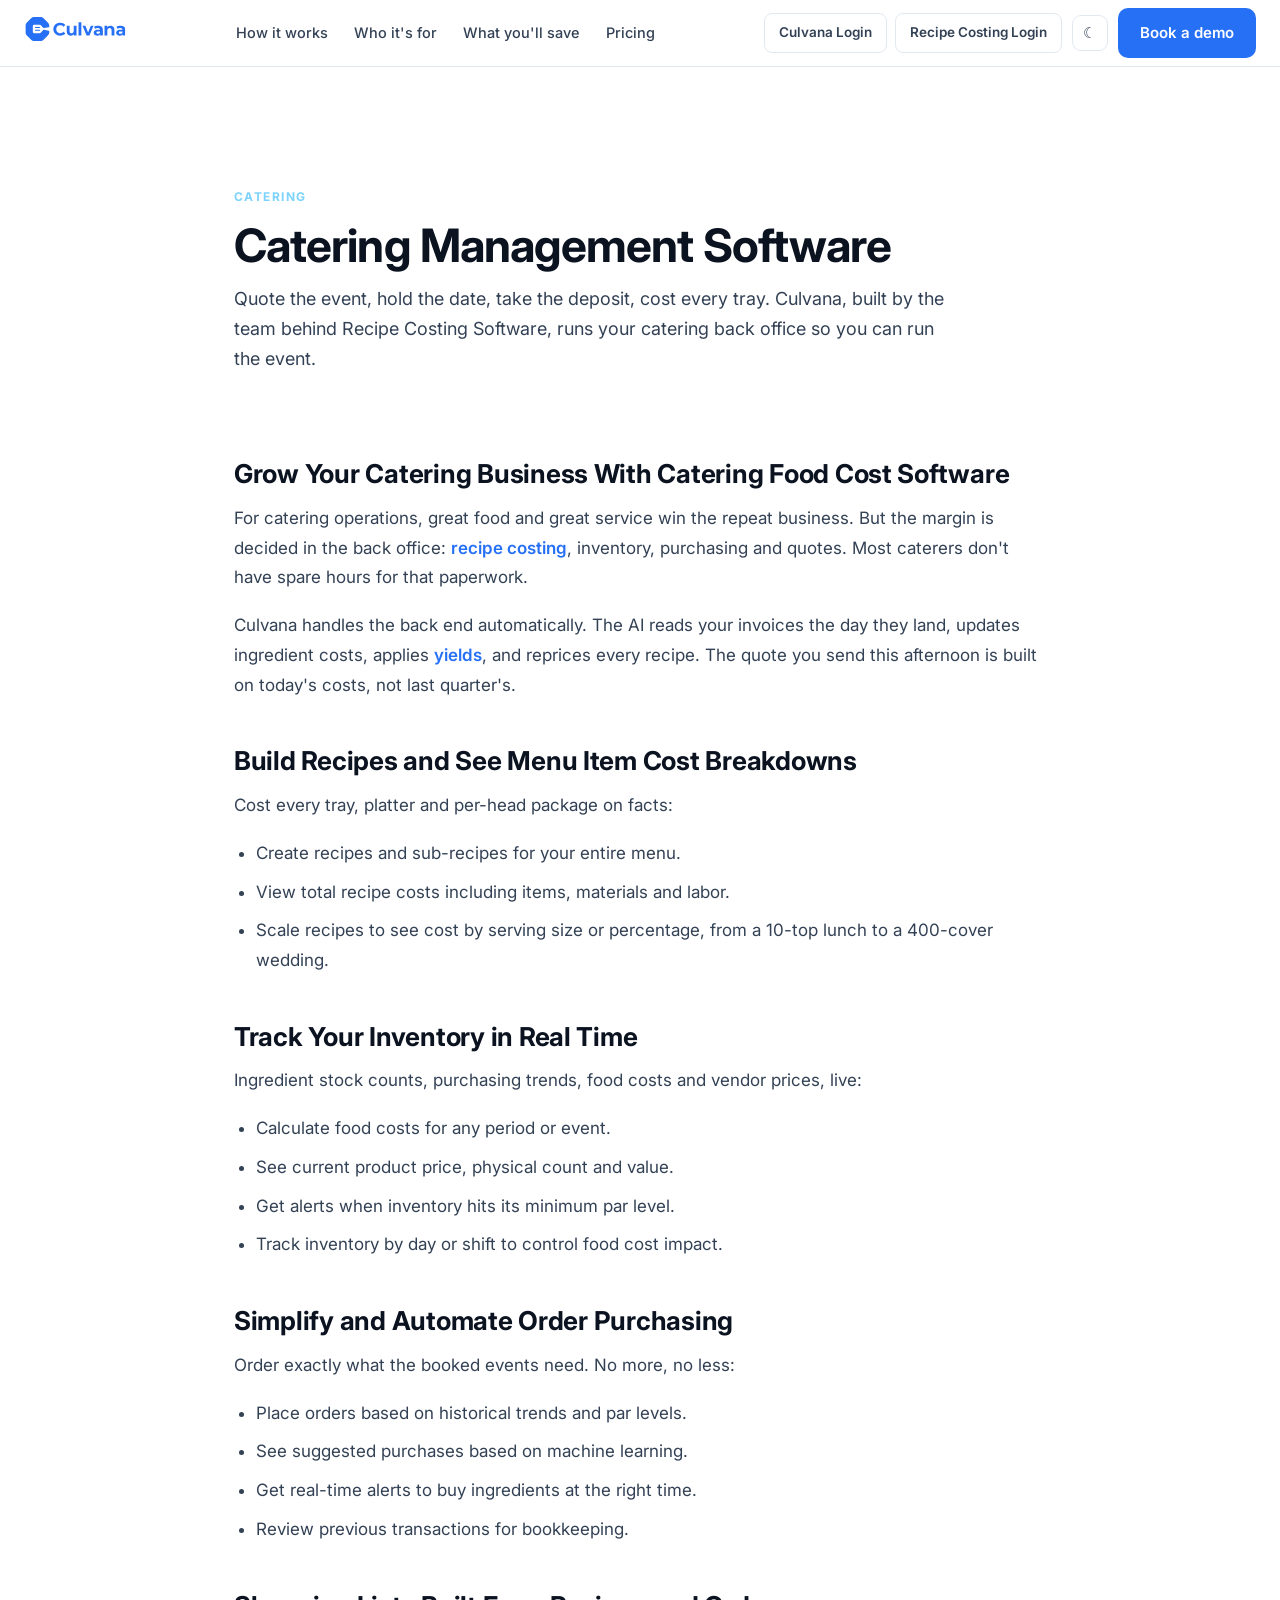
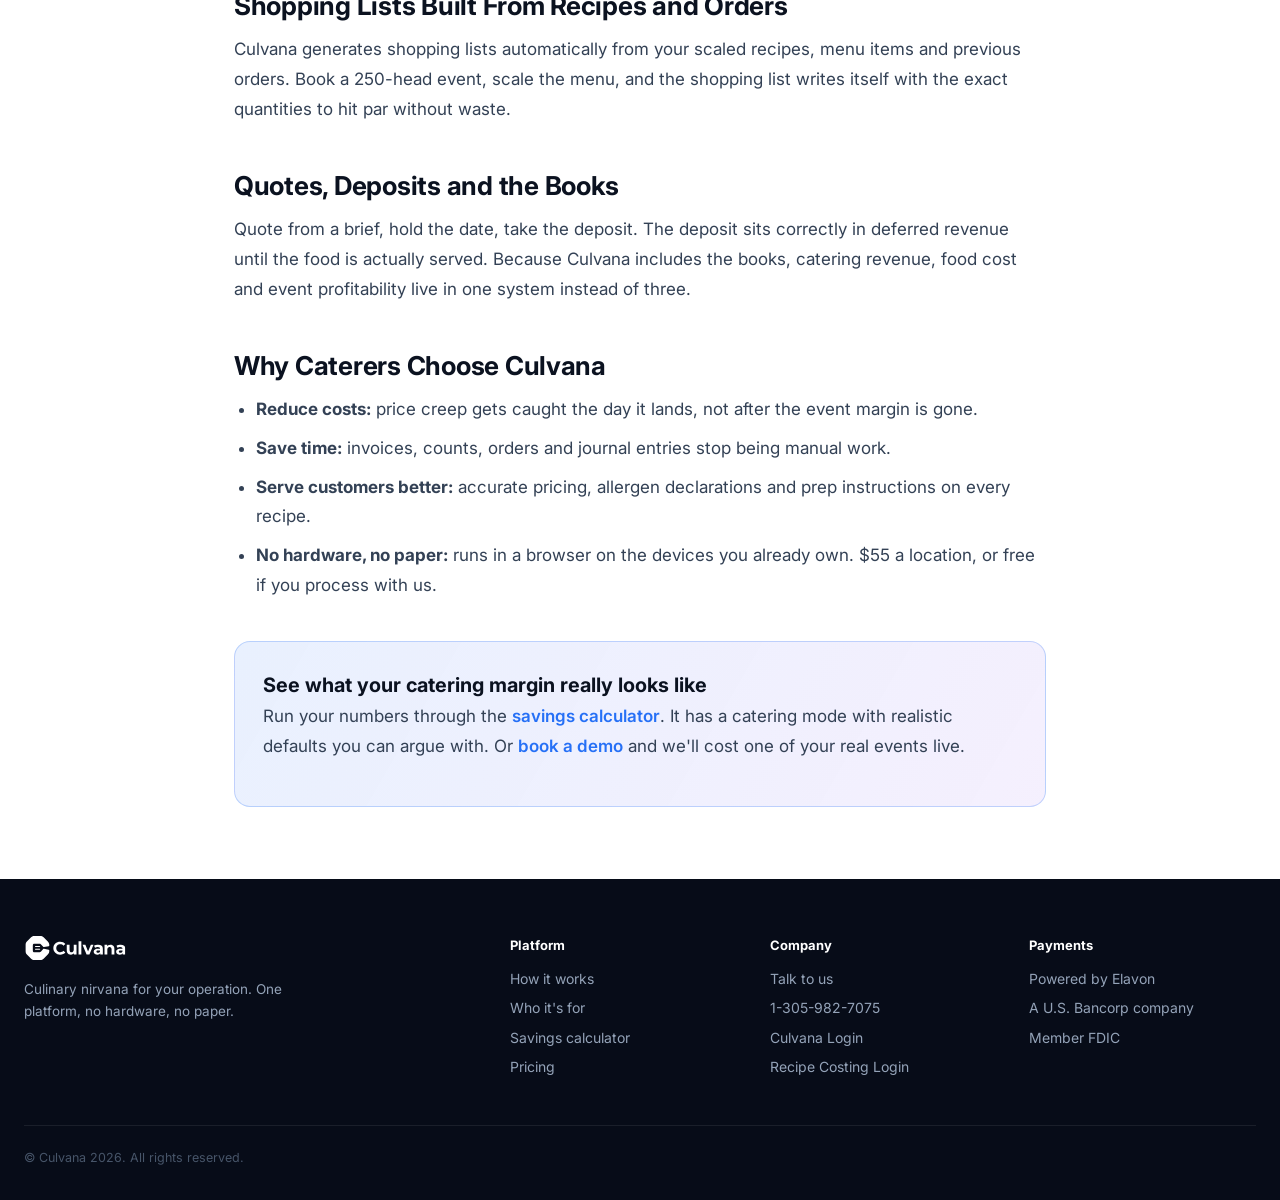
==== commit 51af22aa: "Add phone number to catering page footer" ====
--- a/catering-management-software/index.html
+++ b/catering-management-software/index.html
@@ -156,6 +156,7 @@
       </ul></div>
       <div><h4>Company</h4><ul>
         <li><a href="/#talk">Talk to us</a></li>
+        <li><a href="tel:+13059827075">1-305-982-7075</a></li>
         <li><a href="/launch.html">Culvana Login</a></li>
         <li><a href="https://shared.recipe-costing.net/">Recipe Costing Login</a></li>
       </ul></div>
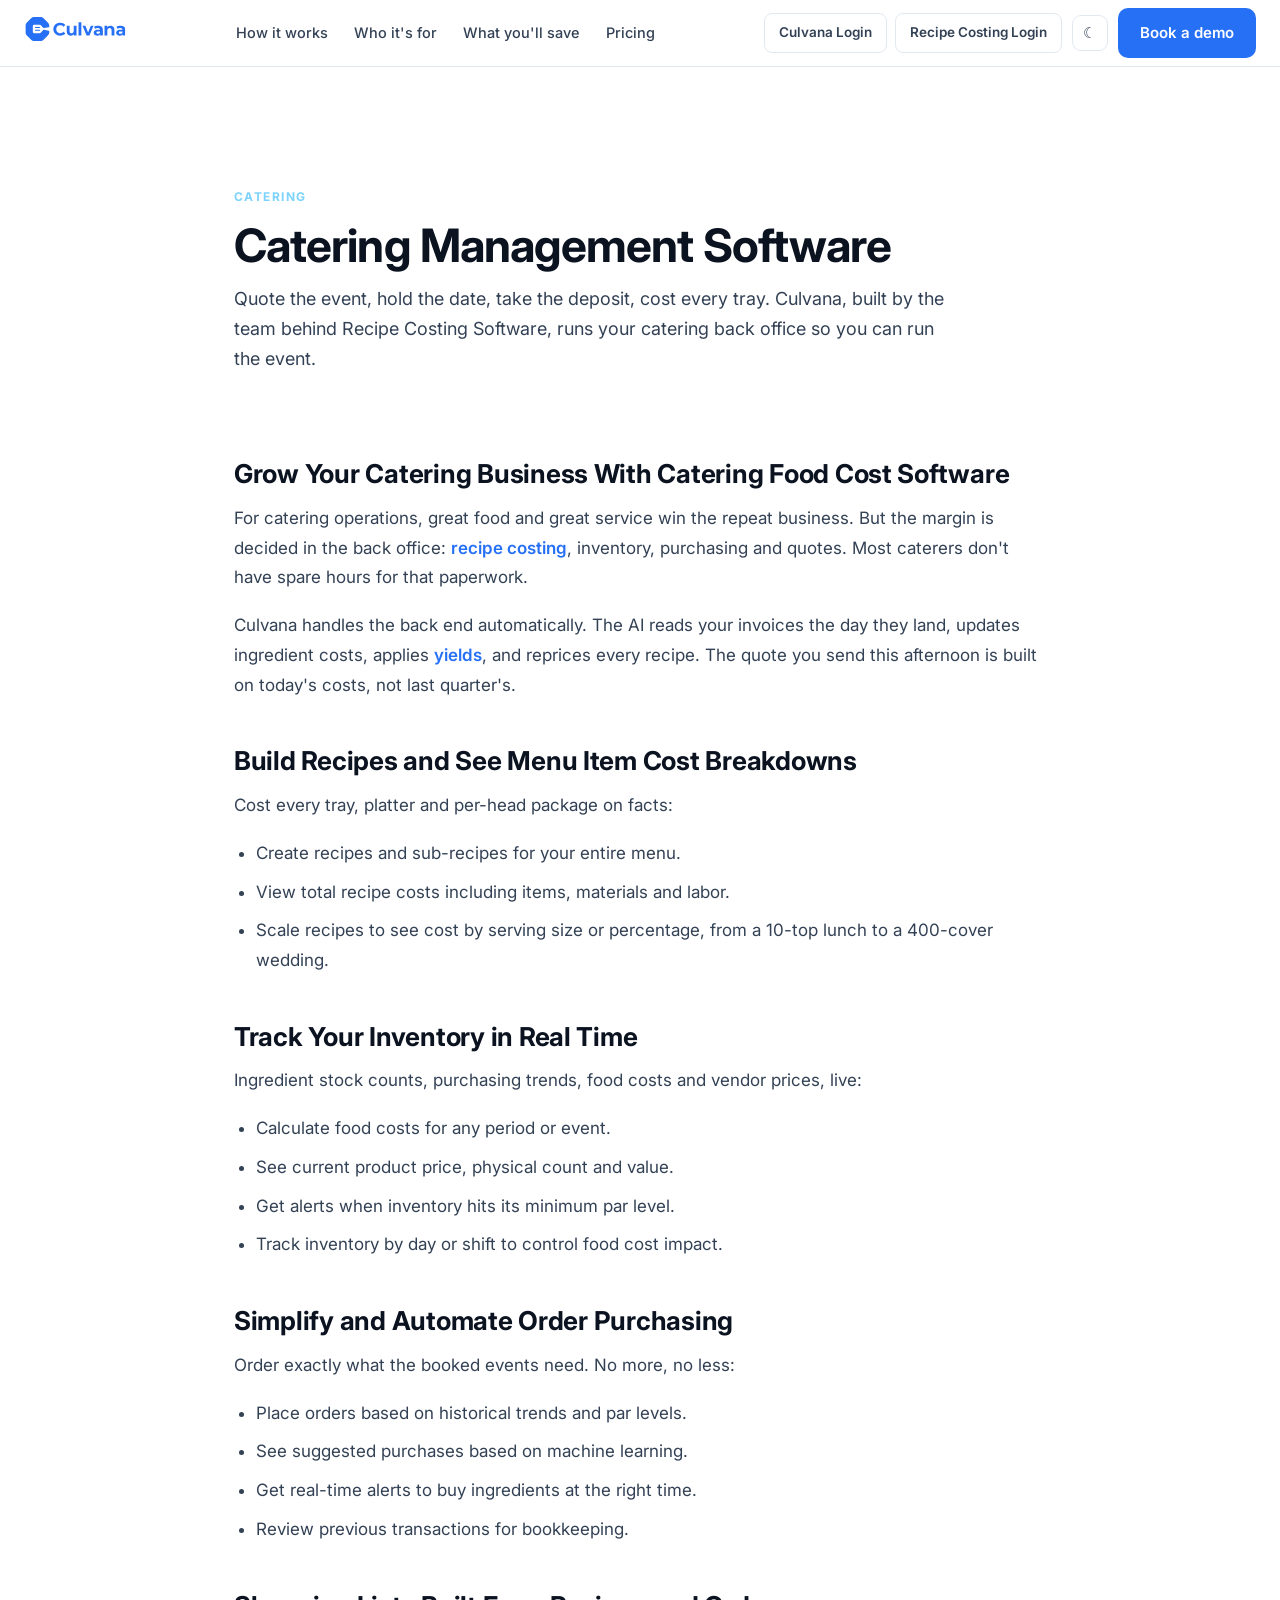
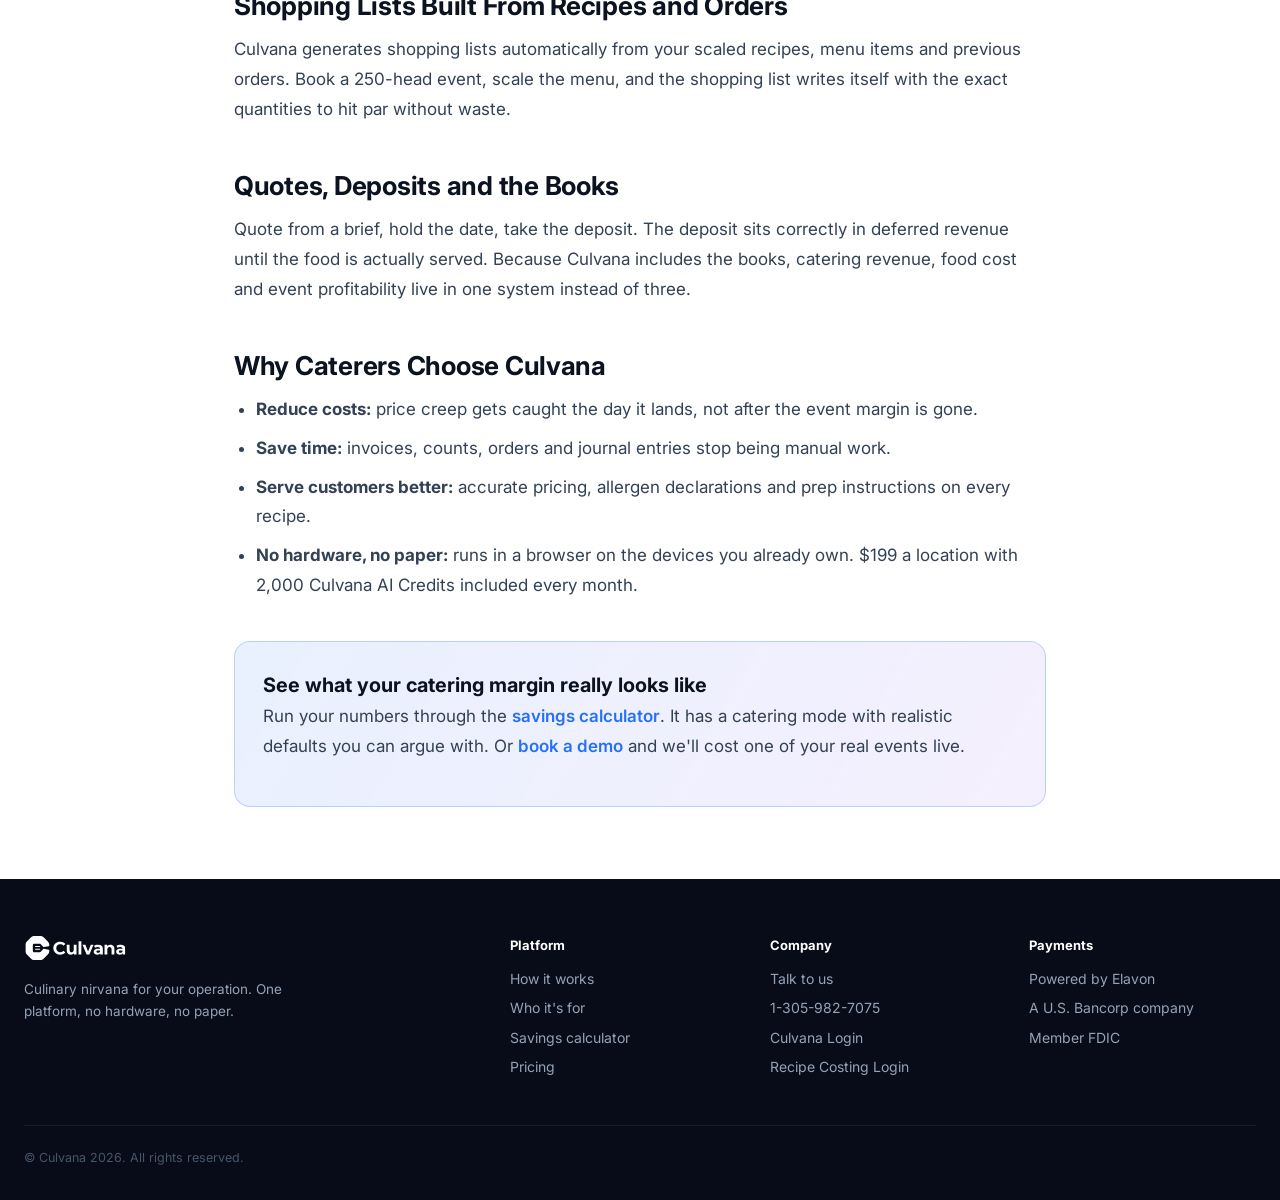
==== commit 8f8e045a: "Update catering page to new $199 pricing with AI credits" ====
--- a/catering-management-software/index.html
+++ b/catering-management-software/index.html
@@ -23,7 +23,7 @@
   "applicationCategory":"BusinessApplication",
   "operatingSystem":"Web",
   "description":"Catering management software: recipe costing, inventory, purchasing, shopping lists, quotes and deposits for catering businesses.",
-  "offers":{"@type":"Offer","price":"55","priceCurrency":"USD","description":"Per location per month. Waived above $20,000/mo in card volume."},
+  "offers":{"@type":"Offer","price":"199","priceCurrency":"USD","description":"Culvana Professional, per location per month. Includes 2,000 Culvana AI Credits."},
   "publisher":{"@type":"Organization","name":"Culvana","url":"https://culvana.ai"}
 }
 </script>
@@ -130,7 +130,7 @@
       <li><strong>Reduce costs:</strong> price creep gets caught the day it lands, not after the event margin is gone.</li>
       <li><strong>Save time:</strong> invoices, counts, orders and journal entries stop being manual work.</li>
       <li><strong>Serve customers better:</strong> accurate pricing, allergen declarations and prep instructions on every recipe.</li>
-      <li><strong>No hardware, no paper:</strong> runs in a browser on the devices you already own. $55 a location, or free if you process with us.</li>
+      <li><strong>No hardware, no paper:</strong> runs in a browser on the devices you already own. $199 a location with 2,000 Culvana AI Credits included every month.</li>
     </ul>
 
     <div class="article-cta">
